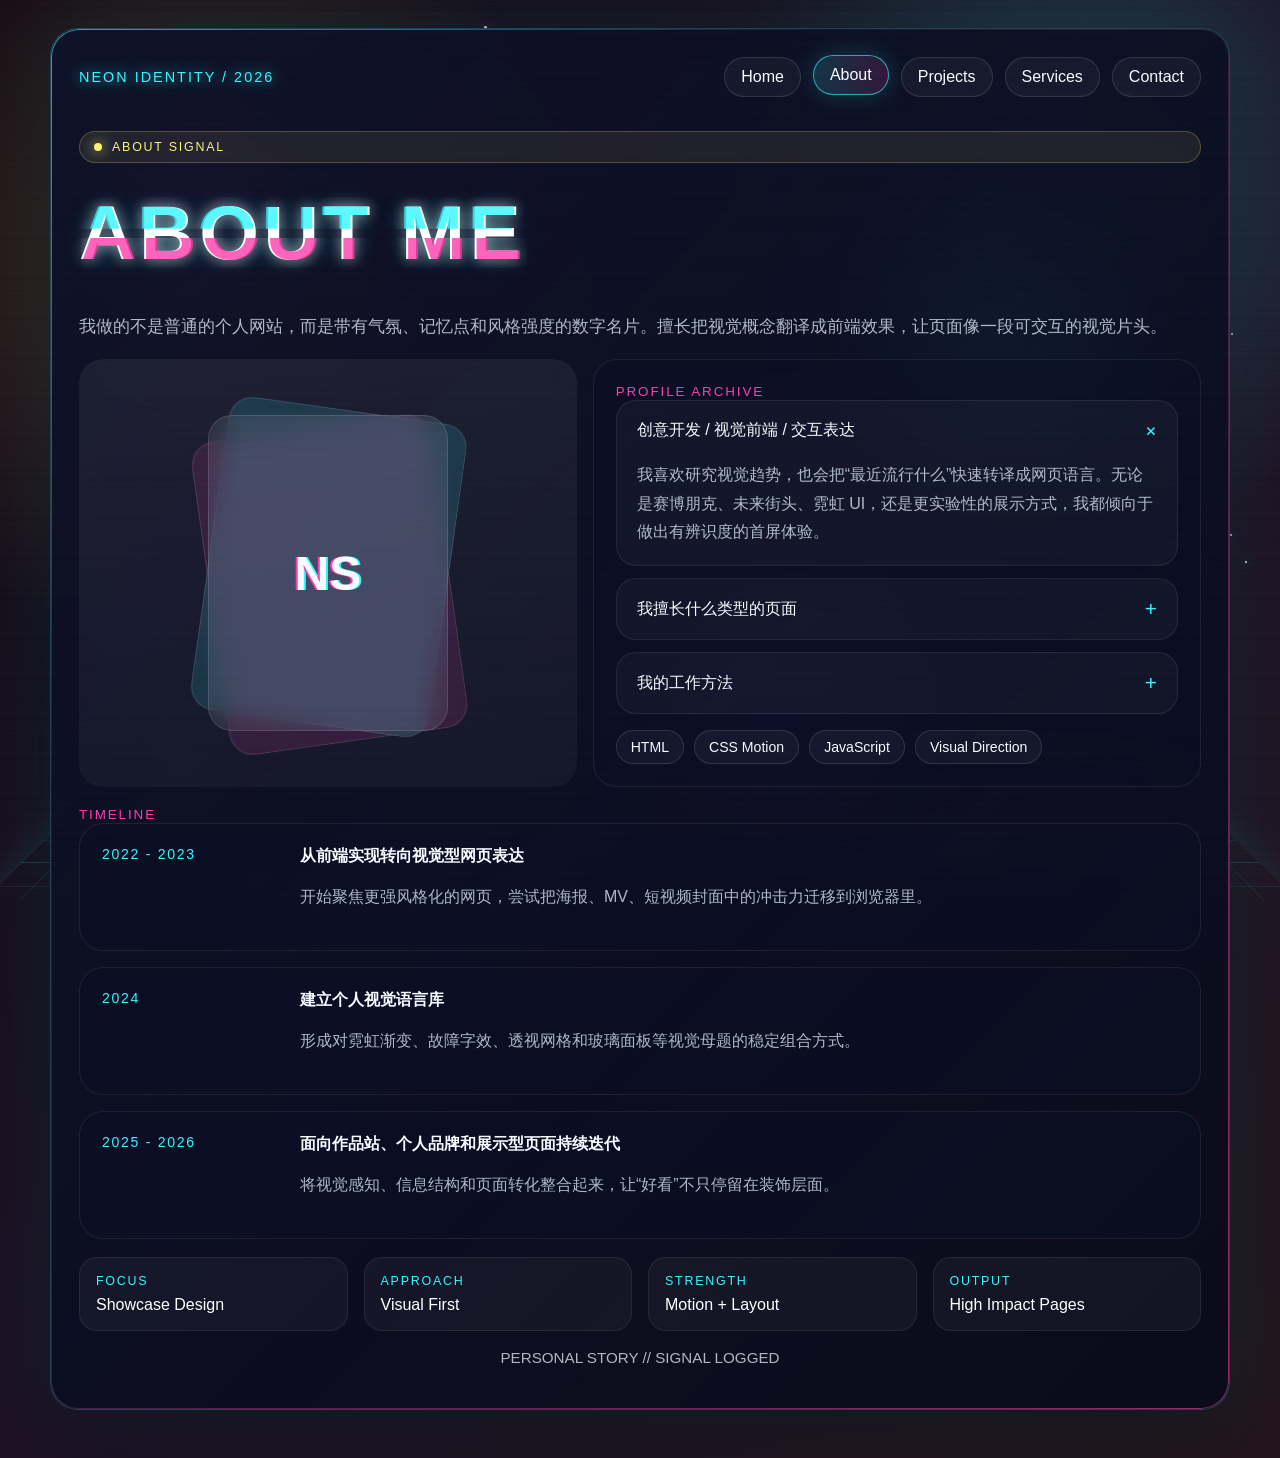
==== about.html @ 8a11f7ce "Fix cyberpunk personal site errors" ====
<!DOCTYPE html>
<html lang="zh-CN">
  <head>
    <meta charset="UTF-8">
    <meta name="viewport" content="width=device-width, initial-scale=1.0">
    <title>About | Nick Cyber Profile</title>
    <link rel="stylesheet" href="assets/styles.css">
  </head>
  <body class="page-about">
    <div class="orbs">
      <div class="orb orb-1"></div>
      <div class="orb orb-2"></div>
      <div class="orb orb-3"></div>
    </div>
    <div class="grid"></div>
    <div class="particles" id="particles"></div>

    <main class="scene">
      <div class="shell">
        <section class="card">
          <header class="nav">
            <a class="brand" href="index.html">Neon Identity / 2026</a>
            <nav class="nav-links">
              <a href="index.html" data-nav>Home</a>
              <a href="about.html" data-nav>About</a>
              <a href="projects.html" data-nav>Projects</a>
              <a href="services.html" data-nav>Services</a>
              <a href="contact.html" data-nav>Contact</a>
            </nav>
          </header>

          <section class="page-hero">
            <div class="eyebrow">About Signal</div>
            <h1 class="page-title">
              <span class="glitch" data-text="ABOUT ME">ABOUT ME</span>
            </h1>
            <p class="lead">
              我做的不是普通的个人网站，而是带有气氛、记忆点和风格强度的数字名片。擅长把视觉概念翻译成前端效果，让页面像一段可交互的视觉片头。
            </p>
          </section>

          <section class="section-block">
            <div class="persona-grid">
              <article class="persona-card">
                <div class="persona-stack">
                  <div class="persona-layer"></div>
                  <div class="persona-layer"></div>
                  <div class="persona-layer">NS</div>
                </div>
              </article>

              <article class="panel">
                <span class="section-title">Profile Archive</span>
                <div class="accordion" data-accordion>
                  <div class="accordion-item">
                    <button class="accordion-trigger" type="button">
                      <span>创意开发 / 视觉前端 / 交互表达</span>
                      <span>+</span>
                    </button>
                    <div class="accordion-panel">
                      我喜欢研究视觉趋势，也会把“最近流行什么”快速转译成网页语言。无论是赛博朋克、未来街头、霓虹 UI，还是更实验性的展示方式，我都倾向于做出有辨识度的首屏体验。
                    </div>
                  </div>
                  <div class="accordion-item">
                    <button class="accordion-trigger" type="button">
                      <span>我擅长什么类型的页面</span>
                      <span>+</span>
                    </button>
                    <div class="accordion-panel">
                      我更适合展示型主页、作品集、多页面创作者站、品牌落地页和强调首屏风格的活动页面。
                    </div>
                  </div>
                  <div class="accordion-item">
                    <button class="accordion-trigger" type="button">
                      <span>我的工作方法</span>
                      <span>+</span>
                    </button>
                    <div class="accordion-panel">
                      先统一视觉语言，再确定信息层级，最后把交互动效按节奏压进页面，而不是后期随便加一点动画。
                    </div>
                  </div>
                </div>
                <div class="tag-row" style="margin-top: 16px;">
                  <span class="tag">HTML</span>
                  <span class="tag">CSS Motion</span>
                  <span class="tag">JavaScript</span>
                  <span class="tag">Visual Direction</span>
                </div>
              </article>
            </div>
          </section>

          <section class="section-block">
            <span class="section-title">Timeline</span>
            <div class="timeline">
              <article class="timeline-card">
                <div class="time-label">2022 - 2023</div>
                <div>
                  <strong>从前端实现转向视觉型网页表达</strong>
                  <p class="timeline-copy">
                    开始聚焦更强风格化的网页，尝试把海报、MV、短视频封面中的冲击力迁移到浏览器里。
                  </p>
                </div>
              </article>
              <article class="timeline-card">
                <div class="time-label">2024</div>
                <div>
                  <strong>建立个人视觉语言库</strong>
                  <p class="timeline-copy">
                    形成对霓虹渐变、故障字效、透视网格和玻璃面板等视觉母题的稳定组合方式。
                  </p>
                </div>
              </article>
              <article class="timeline-card">
                <div class="time-label">2025 - 2026</div>
                <div>
                  <strong>面向作品站、个人品牌和展示型页面持续迭代</strong>
                  <p class="timeline-copy">
                    将视觉感知、信息结构和页面转化整合起来，让“好看”不只停留在装饰层面。
                  </p>
                </div>
              </article>
            </div>
          </section>

          <section class="section-block">
            <div class="four-grid">
              <article class="kpi-card">
                <span class="mini-label">Focus</span>
                <div class="kpi-value">Showcase Design</div>
              </article>
              <article class="kpi-card">
                <span class="mini-label">Approach</span>
                <div class="kpi-value">Visual First</div>
              </article>
              <article class="kpi-card">
                <span class="mini-label">Strength</span>
                <div class="kpi-value">Motion + Layout</div>
              </article>
              <article class="kpi-card">
                <span class="mini-label">Output</span>
                <div class="kpi-value">High Impact Pages</div>
              </article>
            </div>
          </section>

          <p class="footer">PERSONAL STORY // SIGNAL LOGGED</p>
        </section>
      </div>
    </main>

    <script src="assets/main.js"></script>
  </body>
</html>
---- assets/styles.css ----
:root {
  --bg: #050814;
  --bg-2: #13092c;
  --bg-3: #1d103c;
  --panel: rgba(11, 16, 38, 0.58);
  --panel-strong: rgba(7, 10, 25, 0.86);
  --border: rgba(95, 236, 255, 0.24);
  --border-strong: rgba(95, 236, 255, 0.48);
  --text: #f7fbff;
  --muted: rgba(231, 244, 255, 0.74);
  --neon-blue: #33f7ff;
  --neon-pink: #ff3cac;
  --neon-yellow: #fff173;
  --neon-purple: #9367ff;
  --shadow: 0 22px 80px rgba(0, 0, 0, 0.42);
}

* {
  box-sizing: border-box;
}

html,
body {
  margin: 0;
  min-height: 100%;
  font-family: "Trebuchet MS", "Segoe UI", sans-serif;
  color: var(--text);
  background:
    radial-gradient(circle at 20% 20%, rgba(255, 60, 172, 0.22), transparent 24%),
    radial-gradient(circle at 80% 15%, rgba(51, 247, 255, 0.16), transparent 22%),
    radial-gradient(circle at 50% 80%, rgba(147, 103, 255, 0.18), transparent 28%),
    linear-gradient(135deg, var(--bg), var(--bg-2) 55%, var(--bg-3));
  overflow-x: hidden;
}

body::before,
body::after {
  content: "";
  position: fixed;
  inset: 0;
  pointer-events: none;
}

body::before {
  z-index: 0;
  background:
    linear-gradient(rgba(255, 255, 255, 0.04) 1px, transparent 1px),
    linear-gradient(90deg, rgba(255, 255, 255, 0.03) 1px, transparent 1px);
  background-size: 100% 4px, 4px 100%;
  mix-blend-mode: soft-light;
  opacity: 0.45;
  animation: flicker 7s linear infinite;
}

body::after {
  z-index: 0;
  background: linear-gradient(
    to bottom,
    transparent 0%,
    rgba(255, 255, 255, 0.04) 48%,
    rgba(255, 255, 255, 0.08) 50%,
    transparent 52%
  );
  background-size: 100% 10px;
  opacity: 0.32;
}

a {
  color: inherit;
}

.scene {
  position: relative;
  min-height: 100vh;
  padding: 28px 20px 48px;
  isolation: isolate;
}

.orbs,
.grid,
.particles {
  position: fixed;
  inset: 0;
  pointer-events: none;
}

.orbs {
  z-index: 0;
  filter: blur(10px);
}

.orb {
  position: absolute;
  border-radius: 50%;
  opacity: 0.88;
  mix-blend-mode: screen;
}

.orb-1 {
  width: 240px;
  height: 240px;
  top: 10%;
  left: 6%;
  background: radial-gradient(circle, rgba(255, 60, 172, 0.6), transparent 68%);
  animation: float 9s ease-in-out infinite;
}

.orb-2 {
  width: 360px;
  height: 360px;
  right: 8%;
  top: 18%;
  background: radial-gradient(circle, rgba(51, 247, 255, 0.55), transparent 68%);
  animation: float 12s ease-in-out infinite reverse;
}

.orb-3 {
  width: 320px;
  height: 320px;
  left: 50%;
  bottom: 4%;
  background: radial-gradient(circle, rgba(147, 103, 255, 0.44), transparent 70%);
  animation: pulse 8s ease-in-out infinite;
}

.grid {
  z-index: 0;
  perspective: 900px;
  overflow: hidden;
}

.grid::before {
  content: "";
  position: absolute;
  left: -10%;
  right: -10%;
  bottom: -12%;
  height: 54vh;
  background:
    linear-gradient(rgba(51, 247, 255, 0.38) 1px, transparent 1px),
    linear-gradient(90deg, rgba(51, 247, 255, 0.22) 1px, transparent 1px);
  background-size: 100% 44px, 44px 100%;
  transform-origin: center bottom;
  transform: rotateX(78deg);
  opacity: 0.6;
  box-shadow: 0 0 60px rgba(51, 247, 255, 0.18);
}

.particles {
  z-index: 0;
  overflow: hidden;
}

.particle {
  position: absolute;
  width: 2px;
  height: 2px;
  border-radius: 50%;
  background: rgba(255, 255, 255, 0.85);
  box-shadow: 0 0 10px currentColor;
  animation: particleDrift linear infinite;
}

.shell {
  position: relative;
  z-index: 1;
  width: min(1180px, 100%);
  margin: 0 auto;
}

.card {
  position: relative;
  padding: 28px;
  border: 1px solid var(--border);
  border-radius: 28px;
  background:
    linear-gradient(135deg, rgba(15, 18, 42, 0.84), rgba(7, 8, 22, 0.54)),
    rgba(10, 14, 34, 0.72);
  backdrop-filter: blur(18px);
  box-shadow:
    0 0 0 1px rgba(255, 255, 255, 0.04) inset,
    var(--shadow),
    0 0 80px rgba(51, 247, 255, 0.12);
}

.card::before {
  content: "";
  position: absolute;
  inset: 0;
  border-radius: inherit;
  padding: 1px;
  background: linear-gradient(
    135deg,
    rgba(51, 247, 255, 0.65),
    transparent 30%,
    rgba(255, 60, 172, 0.55)
  );
  -webkit-mask:
    linear-gradient(#fff 0 0) content-box,
    linear-gradient(#fff 0 0);
  -webkit-mask-composite: xor;
  mask-composite: exclude;
  pointer-events: none;
}

.nav {
  display: flex;
  justify-content: space-between;
  gap: 16px;
  align-items: center;
  margin-bottom: 34px;
}

.brand,
.chip,
.mini-label,
.eyebrow,
.kpi-label,
.section-title {
  letter-spacing: 0.14em;
  text-transform: uppercase;
}

.brand {
  font-size: 0.9rem;
  color: var(--neon-blue);
  text-decoration: none;
  text-shadow: 0 0 14px rgba(51, 247, 255, 0.8);
}

.nav-links {
  display: flex;
  flex-wrap: wrap;
  gap: 12px;
}

.nav-links a,
.button,
.tag,
.filter-button {
  text-decoration: none;
  border: 1px solid rgba(255, 255, 255, 0.12);
  padding: 10px 16px;
  border-radius: 999px;
  background: rgba(255, 255, 255, 0.04);
  color: var(--text);
  transition:
    transform 180ms ease,
    border-color 180ms ease,
    box-shadow 180ms ease,
    background 180ms ease;
}

.nav-links a:hover,
.button:hover,
.tag:hover,
.filter-button:hover,
.nav-links a.active,
.filter-button.active {
  transform: translateY(-2px);
  border-color: rgba(51, 247, 255, 0.62);
  box-shadow: 0 0 24px rgba(51, 247, 255, 0.18);
}

.nav-links a.active,
.filter-button.active {
  background: linear-gradient(90deg, rgba(51, 247, 255, 0.16), rgba(255, 60, 172, 0.16));
}

.button.primary {
  background: linear-gradient(90deg, rgba(51, 247, 255, 0.16), rgba(255, 60, 172, 0.18));
  border-color: rgba(51, 247, 255, 0.4);
  box-shadow: 0 0 20px rgba(51, 247, 255, 0.14);
}

.page-hero,
.hero-grid,
.split-grid,
.three-grid,
.four-grid,
.projects-grid,
.contact-grid,
.services-grid,
.stats-grid,
.timeline {
  display: grid;
  gap: 16px;
}

.hero-grid {
  grid-template-columns: 1.2fr 0.8fr;
  align-items: stretch;
}

.split-grid {
  grid-template-columns: repeat(2, minmax(0, 1fr));
}

.three-grid {
  grid-template-columns: repeat(3, minmax(0, 1fr));
}

.four-grid {
  grid-template-columns: repeat(4, minmax(0, 1fr));
}

.services-grid {
  grid-template-columns: repeat(3, minmax(0, 1fr));
}

.projects-grid {
  grid-template-columns: repeat(2, minmax(0, 1fr));
}

.contact-grid {
  grid-template-columns: 1.05fr 0.95fr;
}

.panel,
.feature-card,
.project-card,
.service-card,
.contact-card,
.timeline-card,
.kpi-card,
.terminal,
.form-panel {
  position: relative;
  overflow: hidden;
  border-radius: 24px;
  border: 1px solid rgba(255, 255, 255, 0.08);
  background: var(--panel);
}

.panel,
.feature-card,
.project-card,
.service-card,
.contact-card,
.timeline-card,
.kpi-card,
.terminal,
.form-panel {
  padding: 22px;
}

.chip,
.eyebrow {
  display: inline-flex;
  align-items: center;
  gap: 10px;
  font-size: 0.78rem;
  color: var(--neon-yellow);
  padding: 8px 14px;
  border-radius: 999px;
  background: rgba(255, 241, 115, 0.08);
  border: 1px solid rgba(255, 241, 115, 0.22);
}

.chip::before,
.eyebrow::before {
  content: "";
  width: 8px;
  height: 8px;
  border-radius: 50%;
  background: var(--neon-yellow);
  box-shadow: 0 0 14px var(--neon-yellow);
}

.hero-title,
.page-title {
  margin: 18px 0 12px;
  font-size: clamp(2.8rem, 8vw, 7rem);
  line-height: 0.92;
  letter-spacing: 0.06em;
  text-transform: uppercase;
}

.page-title {
  font-size: clamp(2.6rem, 6vw, 5rem);
}

.glitch {
  position: relative;
  display: inline-block;
  color: #ffffff;
  text-shadow:
    0 0 14px rgba(255, 255, 255, 0.35),
    0 0 28px rgba(51, 247, 255, 0.2);
  animation: textPulse 3s ease-in-out infinite;
}

.glitch::before,
.glitch::after {
  content: attr(data-text);
  position: absolute;
  inset: 0;
  pointer-events: none;
}

.glitch::before {
  color: var(--neon-blue);
  transform: translate(-2px, 0);
  clip-path: inset(0 0 55% 0);
  opacity: 0.8;
  animation: glitchShift 2.8s infinite linear alternate-reverse;
}

.glitch::after {
  color: var(--neon-pink);
  transform: translate(2px, 0);
  clip-path: inset(58% 0 0 0);
  opacity: 0.8;
  animation: glitchShift 1.8s infinite linear alternate;
}

.subtitle,
.lead,
.body-text,
.project-copy,
.service-copy,
.contact-copy,
.timeline-copy,
.small-copy {
  line-height: 1.8;
  color: var(--muted);
}

.subtitle {
  max-width: 42rem;
  font-size: 1.08rem;
}

.lead {
  font-size: 1.04rem;
}

.cta-row,
.tag-row,
.filter-row {
  display: flex;
  flex-wrap: wrap;
  gap: 14px;
}

.tag-row {
  gap: 10px;
}

.tag {
  padding: 8px 14px;
  font-size: 0.88rem;
}

.stats-grid {
  grid-template-columns: repeat(3, minmax(0, 1fr));
  margin-top: 28px;
}

.kpi-card {
  padding: 16px;
  border-radius: 18px;
  background: rgba(255, 255, 255, 0.04);
}

.kpi-label,
.mini-label {
  display: block;
  margin-bottom: 8px;
  color: var(--neon-blue);
  font-size: 0.78rem;
}

.kpi-value {
  font-size: 1rem;
  color: #ffffff;
}

.portrait {
  min-height: 320px;
  display: grid;
  place-items: center;
  background:
    radial-gradient(circle at 50% 40%, rgba(255, 60, 172, 0.18), transparent 36%),
    radial-gradient(circle at 50% 55%, rgba(51, 247, 255, 0.16), transparent 42%),
    linear-gradient(180deg, rgba(255, 255, 255, 0.02), rgba(255, 255, 255, 0.05));
}

.avatar-ring {
  width: min(72vw, 290px);
  aspect-ratio: 1;
  border-radius: 50%;
  position: relative;
  display: grid;
  place-items: center;
  border: 1px solid rgba(255, 255, 255, 0.1);
  box-shadow:
    0 0 0 12px rgba(255, 255, 255, 0.02),
    0 0 80px rgba(51, 247, 255, 0.16);
}

.avatar-ring::before,
.avatar-ring::after {
  content: "";
  position: absolute;
  inset: -12px;
  border-radius: 50%;
  border: 1px dashed rgba(51, 247, 255, 0.4);
  animation: spin 16s linear infinite;
}

.avatar-ring::after {
  inset: 12px;
  border-style: solid;
  border-color: rgba(255, 60, 172, 0.22);
  animation-direction: reverse;
  animation-duration: 11s;
}

.avatar {
  width: 72%;
  aspect-ratio: 1;
  border-radius: 24px;
  display: grid;
  place-items: center;
  font-size: clamp(3rem, 8vw, 5rem);
  font-weight: 900;
  color: #ffffff;
  background:
    linear-gradient(135deg, rgba(255, 60, 172, 0.22), rgba(51, 247, 255, 0.14)),
    rgba(8, 11, 28, 0.9);
  text-shadow:
    -2px 0 var(--neon-pink),
    2px 0 var(--neon-blue),
    0 0 26px rgba(255, 255, 255, 0.25);
  animation: avatarGlitch 4s infinite;
}

.terminal {
  background: rgba(3, 6, 18, 0.86);
  border: 1px solid rgba(51, 247, 255, 0.16);
  font-family: "Courier New", monospace;
  color: #b8f9ff;
}

.terminal p {
  margin: 0.45rem 0;
}

.section-block + .section-block {
  margin-top: 18px;
}

.section-title {
  color: var(--neon-pink);
  font-size: 0.84rem;
  margin: 0 0 14px;
}

.feature-card strong,
.project-card strong,
.service-card strong,
.contact-card strong,
.timeline-card strong {
  display: block;
  margin-bottom: 8px;
  font-size: 1rem;
}

.project-card {
  min-height: 260px;
  display: flex;
  flex-direction: column;
  justify-content: space-between;
}

.project-card::after,
.service-card::after,
.feature-card::after {
  content: "";
  position: absolute;
  inset: auto -25% -60% auto;
  width: 180px;
  height: 180px;
  background: radial-gradient(circle, rgba(51, 247, 255, 0.16), transparent 68%);
  pointer-events: none;
}

.project-meta,
.service-meta {
  display: flex;
  justify-content: space-between;
  gap: 12px;
  font-size: 0.9rem;
  color: var(--muted);
}

.project-card.hidden {
  display: none;
}

.price {
  font-size: 2rem;
  color: var(--neon-blue);
  margin: 10px 0 4px;
  text-shadow: 0 0 20px rgba(51, 247, 255, 0.2);
}

.bullet-list {
  display: grid;
  gap: 10px;
  margin: 16px 0 0;
  padding: 0;
  list-style: none;
}

.bullet-list li {
  position: relative;
  padding-left: 18px;
  color: var(--muted);
  line-height: 1.7;
}

.bullet-list li::before {
  content: "";
  position: absolute;
  left: 0;
  top: 0.7em;
  width: 8px;
  height: 8px;
  border-radius: 50%;
  background: var(--neon-pink);
  box-shadow: 0 0 10px var(--neon-pink);
}

.timeline {
  grid-template-columns: 1fr;
}

.timeline-card {
  display: grid;
  grid-template-columns: 180px 1fr;
  gap: 18px;
  align-items: start;
}

.time-label {
  color: var(--neon-blue);
  font-size: 0.88rem;
  letter-spacing: 0.12em;
  text-transform: uppercase;
}

.form-panel form {
  display: grid;
  gap: 14px;
}

.field {
  display: grid;
  gap: 8px;
}

.field label {
  font-size: 0.9rem;
  color: #d8f6ff;
}

.field input,
.field textarea,
.field select {
  width: 100%;
  border: 1px solid rgba(255, 255, 255, 0.14);
  border-radius: 16px;
  background: rgba(255, 255, 255, 0.04);
  color: var(--text);
  padding: 14px 16px;
  font: inherit;
  outline: none;
  transition: border-color 180ms ease, box-shadow 180ms ease;
}

.field input:focus,
.field textarea:focus,
.field select:focus {
  border-color: var(--border-strong);
  box-shadow: 0 0 0 4px rgba(51, 247, 255, 0.08);
}

.field textarea {
  min-height: 160px;
  resize: vertical;
}

.footer {
  margin-top: 18px;
  text-align: center;
  font-size: 0.95rem;
  color: var(--muted);
}

@keyframes float {
  0%,
  100% {
    transform: translate3d(0, 0, 0) scale(1);
  }
  50% {
    transform: translate3d(18px, -24px, 0) scale(1.06);
  }
}

@keyframes pulse {
  0%,
  100% {
    transform: scale(1);
    opacity: 0.7;
  }
  50% {
    transform: scale(1.1);
    opacity: 0.95;
  }
}

@keyframes spin {
  to {
    transform: rotate(360deg);
  }
}

@keyframes textPulse {
  0%,
  100% {
    letter-spacing: 0.05em;
    filter: brightness(1);
  }
  50% {
    letter-spacing: 0.08em;
    filter: brightness(1.15);
  }
}

@keyframes glitchShift {
  0%,
  100% {
    transform: translate(0, 0);
  }
  20% {
    transform: translate(-2px, 1px);
  }
  40% {
    transform: translate(3px, -1px);
  }
  60% {
    transform: translate(-1px, 2px);
  }
  80% {
    transform: translate(2px, -2px);
  }
}

@keyframes avatarGlitch {
  0%,
  100% {
    transform: translateX(0) skew(0);
  }
  8% {
    transform: translateX(-2px) skew(-1deg);
  }
  10% {
    transform: translateX(3px) skew(1deg);
  }
  12% {
    transform: translateX(0) skew(0);
  }
  52% {
    transform: translateY(0);
  }
  54% {
    transform: translateY(-2px);
  }
  56% {
    transform: translateY(2px);
  }
  58% {
    transform: translateY(0);
  }
}

@keyframes particleDrift {
  from {
    transform: translate3d(0, 0, 0) scale(0.9);
    opacity: 0;
  }
  10%,
  90% {
    opacity: 0.85;
  }
  to {
    transform: translate3d(var(--drift-x), var(--drift-y), 0) scale(1.35);
    opacity: 0;
  }
}

@keyframes flicker {
  0%,
  19%,
  21%,
  23%,
  80%,
  100% {
    opacity: 0.42;
  }
  20%,
  22% {
    opacity: 0.3;
  }
  81% {
    opacity: 0.5;
  }
}

body.page-home {
  background:
    radial-gradient(circle at 15% 18%, rgba(255, 60, 172, 0.26), transparent 22%),
    radial-gradient(circle at 84% 14%, rgba(51, 247, 255, 0.2), transparent 24%),
    radial-gradient(circle at 50% 82%, rgba(147, 103, 255, 0.2), transparent 26%),
    linear-gradient(135deg, #060912, #13092b 54%, #1d133f);
}

body.page-home[data-scene="pulse"] {
  background:
    radial-gradient(circle at 15% 18%, rgba(255, 177, 58, 0.24), transparent 24%),
    radial-gradient(circle at 84% 14%, rgba(255, 60, 172, 0.22), transparent 24%),
    radial-gradient(circle at 50% 82%, rgba(51, 247, 255, 0.18), transparent 28%),
    linear-gradient(135deg, #14070f, #2f0d28 54%, #38193c);
}

body.page-home[data-scene="ice"] {
  background:
    radial-gradient(circle at 20% 20%, rgba(94, 220, 255, 0.24), transparent 24%),
    radial-gradient(circle at 80% 18%, rgba(64, 108, 255, 0.22), transparent 24%),
    radial-gradient(circle at 50% 80%, rgba(197, 244, 255, 0.18), transparent 28%),
    linear-gradient(135deg, #040917, #07172e 54%, #0a2440);
}

body.page-about {
  background:
    radial-gradient(circle at 16% 18%, rgba(255, 174, 70, 0.18), transparent 24%),
    radial-gradient(circle at 84% 12%, rgba(51, 247, 255, 0.18), transparent 22%),
    linear-gradient(135deg, #120b14, #1f1227 56%, #24161d);
}

body.page-projects {
  background:
    radial-gradient(circle at 20% 20%, rgba(76, 255, 213, 0.16), transparent 24%),
    radial-gradient(circle at 80% 20%, rgba(40, 145, 255, 0.18), transparent 24%),
    linear-gradient(135deg, #07101c, #091927 52%, #10253c);
}

body.page-services {
  background:
    radial-gradient(circle at 20% 14%, rgba(255, 242, 115, 0.16), transparent 24%),
    radial-gradient(circle at 80% 18%, rgba(255, 60, 172, 0.18), transparent 24%),
    linear-gradient(135deg, #120d08, #211319 54%, #2b1e14);
}

body.page-contact {
  background:
    radial-gradient(circle at 18% 18%, rgba(111, 255, 198, 0.16), transparent 22%),
    radial-gradient(circle at 82% 14%, rgba(51, 247, 255, 0.18), transparent 26%),
    linear-gradient(135deg, #030d10, #07181d 54%, #0d2628);
}

.magnetic {
  position: relative;
  will-change: transform;
}

.scene-switcher,
.service-selector,
.quick-actions {
  display: flex;
  flex-wrap: wrap;
  gap: 10px;
}

.scene-chip,
.selector-pill,
.quick-button {
  cursor: pointer;
}

.scene-chip.active {
  border-color: rgba(255, 241, 115, 0.46);
  box-shadow: 0 0 24px rgba(255, 241, 115, 0.14);
}

.hero-stage,
.persona-grid,
.projects-layout,
.mode-panel {
  display: grid;
  gap: 16px;
}

.hero-stage,
.projects-layout {
  grid-template-columns: 1.2fr 0.8fr;
}

.persona-grid {
  grid-template-columns: 0.9fr 1.1fr;
}

.mode-panel {
  grid-template-columns: repeat(3, minmax(0, 1fr));
}

.signal-board {
  display: grid;
  gap: 14px;
}

.sound-bar {
  position: relative;
  height: 10px;
  border-radius: 999px;
  background: rgba(255, 255, 255, 0.06);
  overflow: hidden;
}

.sound-bar span {
  position: absolute;
  inset: 0;
  width: 62%;
  border-radius: inherit;
  background: linear-gradient(90deg, var(--neon-blue), var(--neon-pink));
  box-shadow: 0 0 20px rgba(51, 247, 255, 0.24);
  animation: levelMove 4s ease-in-out infinite;
}

.mini-orbit {
  min-height: 170px;
  display: grid;
  place-items: center;
  border-radius: 22px;
  background:
    radial-gradient(circle at 50% 50%, rgba(51, 247, 255, 0.18), transparent 34%),
    rgba(255, 255, 255, 0.03);
}

.mini-orbit-disc {
  width: 130px;
  aspect-ratio: 1;
  border-radius: 50%;
  position: relative;
  border: 1px solid rgba(255, 255, 255, 0.14);
}

.mini-orbit-disc::before,
.mini-orbit-disc::after {
  content: "";
  position: absolute;
  border-radius: 50%;
}

.mini-orbit-disc::before {
  inset: 18px;
  border: 1px dashed rgba(255, 60, 172, 0.42);
  animation: spin 14s linear infinite;
}

.mini-orbit-disc::after {
  width: 18px;
  height: 18px;
  top: 8px;
  left: calc(50% - 9px);
  background: var(--neon-yellow);
  box-shadow: 0 0 18px var(--neon-yellow);
  animation: orbitDot 4s linear infinite;
}

.mode-card {
  padding: 16px;
  border-radius: 18px;
  background: rgba(255, 255, 255, 0.04);
  border: 1px solid rgba(255, 255, 255, 0.08);
}

.mode-card strong {
  display: block;
  margin-bottom: 8px;
}

.accordion {
  display: grid;
  gap: 12px;
}

.accordion-item {
  border-radius: 20px;
  border: 1px solid rgba(255, 255, 255, 0.08);
  background: rgba(255, 255, 255, 0.035);
  overflow: hidden;
}

.accordion-trigger {
  width: 100%;
  cursor: pointer;
  appearance: none;
  border: 0;
  background: transparent;
  color: var(--text);
  padding: 18px 20px;
  display: flex;
  align-items: center;
  justify-content: space-between;
  gap: 14px;
  font: inherit;
  text-align: left;
}

.accordion-trigger span:last-child {
  font-size: 1.3rem;
  color: var(--neon-blue);
  transition: transform 180ms ease;
}

.accordion-item.open .accordion-trigger span:last-child {
  transform: rotate(45deg);
}

.accordion-panel {
  display: none;
  padding: 0 20px 18px;
  color: var(--muted);
  line-height: 1.8;
}

.accordion-item.open .accordion-panel {
  display: block;
}

.persona-card {
  min-height: 320px;
  display: grid;
  place-items: center;
  border-radius: 24px;
  background:
    linear-gradient(180deg, rgba(255, 255, 255, 0.04), rgba(255, 255, 255, 0.02)),
    rgba(255, 255, 255, 0.02);
}

.persona-stack {
  width: min(240px, 78%);
  aspect-ratio: 0.76;
  position: relative;
}

.persona-layer {
  position: absolute;
  inset: 0;
  border-radius: 24px;
  border: 1px solid rgba(255, 255, 255, 0.12);
  backdrop-filter: blur(10px);
}

.persona-layer:nth-child(1) {
  transform: rotate(-8deg) translateY(12px);
  background: rgba(255, 60, 172, 0.12);
}

.persona-layer:nth-child(2) {
  transform: rotate(8deg) translateY(-6px);
  background: rgba(51, 247, 255, 0.12);
}

.persona-layer:nth-child(3) {
  display: grid;
  place-items: center;
  background: rgba(255, 255, 255, 0.08);
  font-size: 3rem;
  font-weight: 900;
  text-shadow: -2px 0 var(--neon-pink), 2px 0 var(--neon-blue);
}

.preview-stage {
  position: sticky;
  top: 24px;
}

.preview-screen,
.service-detail,
.contact-terminal {
  border-radius: 24px;
  border: 1px solid rgba(255, 255, 255, 0.08);
}

.preview-screen {
  min-height: 420px;
  display: grid;
  gap: 16px;
  align-content: space-between;
  padding: 22px;
  background:
    radial-gradient(circle at 70% 20%, rgba(51, 247, 255, 0.16), transparent 28%),
    radial-gradient(circle at 20% 80%, rgba(255, 60, 172, 0.18), transparent 30%),
    rgba(9, 18, 32, 0.82);
}

.preview-badge {
  display: inline-flex;
  width: fit-content;
  padding: 8px 14px;
  border-radius: 999px;
  border: 1px solid rgba(255, 255, 255, 0.14);
  background: rgba(255, 255, 255, 0.04);
  color: var(--neon-blue);
  letter-spacing: 0.12em;
  text-transform: uppercase;
  font-size: 0.78rem;
}

.preview-title {
  font-size: clamp(2rem, 5vw, 3.6rem);
  line-height: 0.94;
  margin: 0;
  text-transform: uppercase;
}

.preview-description {
  color: var(--muted);
  line-height: 1.8;
}

.preview-meter {
  display: grid;
  gap: 10px;
}

.preview-meter-row {
  display: grid;
  grid-template-columns: 88px 1fr;
  gap: 10px;
  align-items: center;
  color: var(--muted);
  font-size: 0.88rem;
}

.preview-meter-row span:last-child {
  position: relative;
  height: 10px;
  border-radius: 999px;
  background: rgba(255, 255, 255, 0.06);
  overflow: hidden;
}

.preview-meter-row i {
  display: block;
  height: 100%;
  border-radius: inherit;
  background: linear-gradient(90deg, var(--neon-blue), var(--neon-pink));
}

.project-card {
  cursor: pointer;
}

.project-card.active {
  border-color: rgba(51, 247, 255, 0.38);
  box-shadow: 0 0 28px rgba(51, 247, 255, 0.12);
}

.selector-pill.active {
  background: linear-gradient(90deg, rgba(255, 241, 115, 0.12), rgba(255, 60, 172, 0.12));
  border-color: rgba(255, 241, 115, 0.46);
}

.service-detail {
  min-height: 220px;
  padding: 22px;
  background:
    radial-gradient(circle at 80% 20%, rgba(255, 241, 115, 0.14), transparent 26%),
    rgba(18, 13, 8, 0.82);
}

.service-detail h3 {
  margin: 0 0 10px;
  font-size: 2rem;
}

.service-detail p {
  color: var(--muted);
  line-height: 1.8;
}

.service-stats {
  display: flex;
  flex-wrap: wrap;
  gap: 12px;
  margin-top: 18px;
}

.service-stats span {
  padding: 8px 14px;
  border-radius: 999px;
  background: rgba(255, 255, 255, 0.05);
  border: 1px solid rgba(255, 255, 255, 0.08);
}

.contact-terminal {
  min-height: 100%;
  display: grid;
  gap: 16px;
  align-content: start;
  background: rgba(7, 22, 24, 0.42);
  padding: 0;
  border: 0;
}

.status-light {
  display: inline-flex;
  align-items: center;
  gap: 10px;
  color: var(--muted);
  font-size: 0.92rem;
}

.status-light::before {
  content: "";
  width: 10px;
  height: 10px;
  border-radius: 50%;
  background: #59ff9f;
  box-shadow: 0 0 16px #59ff9f;
}

.submit-note {
  min-height: 24px;
  color: var(--neon-blue);
  font-size: 0.92rem;
}

.contact-card {
  min-height: 142px;
}

@keyframes orbitDot {
  0% {
    transform: rotate(0deg) translateY(54px) rotate(0deg);
  }
  100% {
    transform: rotate(360deg) translateY(54px) rotate(-360deg);
  }
}

@keyframes levelMove {
  0%,
  100% {
    width: 38%;
  }
  50% {
    width: 88%;
  }
}

@media (max-width: 980px) {
  .hero-grid,
  .split-grid,
  .three-grid,
  .four-grid,
  .services-grid,
  .projects-grid,
  .contact-grid,
  .timeline-card,
  .hero-stage,
  .persona-grid,
  .projects-layout,
  .mode-panel {
    grid-template-columns: 1fr;
  }

  .nav {
    flex-direction: column;
    align-items: flex-start;
  }

  .preview-stage {
    position: static;
  }
}

@media (max-width: 720px) {
  .scene {
    padding: 18px 14px 36px;
  }

  .card {
    padding: 18px;
  }

  .stats-grid {
    grid-template-columns: 1fr;
  }

  .page-title,
  .hero-title {
    line-height: 1;
  }
}
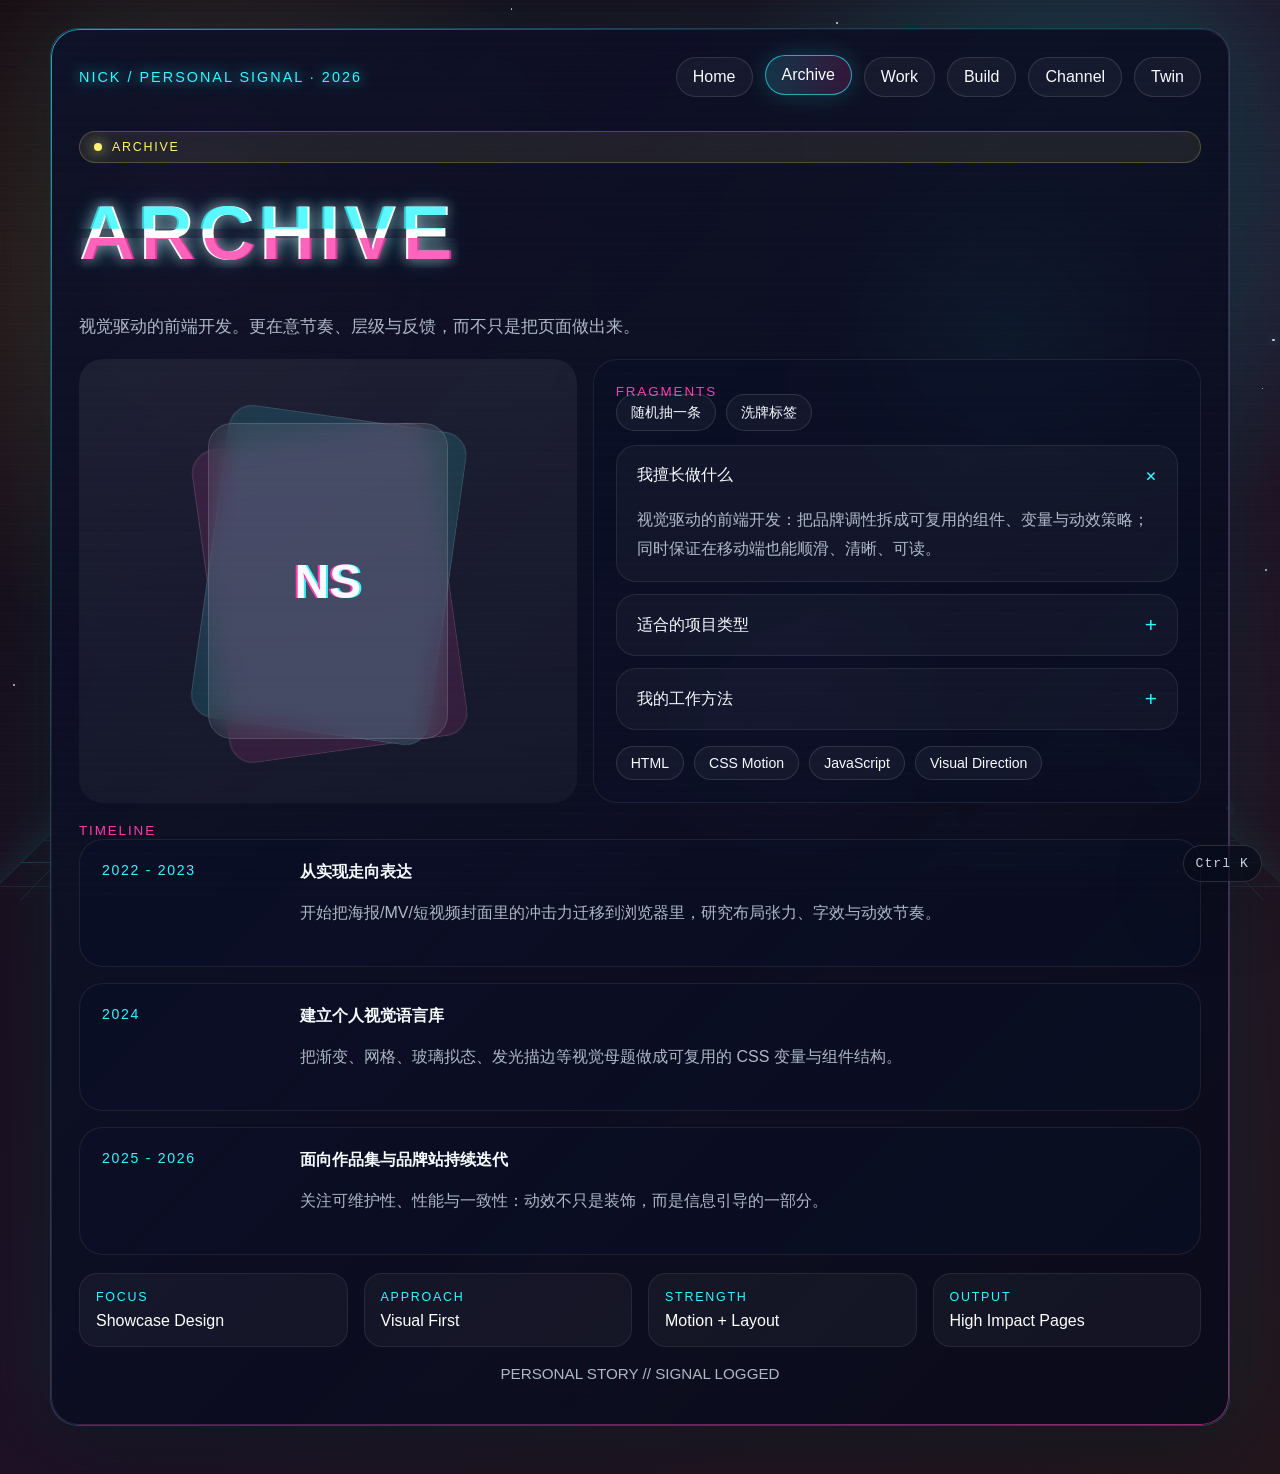
==== commit a5330283: "1" ====
--- a/about.html
+++ b/about.html
@@ -3,7 +3,7 @@
   <head>
     <meta charset="UTF-8">
     <meta name="viewport" content="width=device-width, initial-scale=1.0">
-    <title>About | Nick Cyber Profile</title>
+    <title>About | Nick 个人主页</title>
     <link rel="stylesheet" href="assets/styles.css">
   </head>
   <body class="page-about">
@@ -19,29 +19,30 @@
       <div class="shell">
         <section class="card">
           <header class="nav">
-            <a class="brand" href="index.html">Neon Identity / 2026</a>
+            <a class="brand" href="index.html">Nick / Personal Signal · 2026</a>
             <nav class="nav-links">
               <a href="index.html" data-nav>Home</a>
-              <a href="about.html" data-nav>About</a>
-              <a href="projects.html" data-nav>Projects</a>
-              <a href="services.html" data-nav>Services</a>
-              <a href="contact.html" data-nav>Contact</a>
+              <a href="about.html" data-nav>Archive</a>
+              <a href="projects.html" data-nav>Work</a>
+              <a href="services.html" data-nav>Build</a>
+              <a href="contact.html" data-nav>Channel</a>
+              <a href="twin.html" data-nav>Twin</a>
             </nav>
           </header>
 
           <section class="page-hero">
-            <div class="eyebrow">About Signal</div>
+            <div class="eyebrow">Archive</div>
             <h1 class="page-title">
-              <span class="glitch" data-text="ABOUT ME">ABOUT ME</span>
+              <span class="glitch" data-text="ARCHIVE">ARCHIVE</span>
             </h1>
             <p class="lead">
-              我做的不是普通的个人网站，而是带有气氛、记忆点和风格强度的数字名片。擅长把视觉概念翻译成前端效果，让页面像一段可交互的视觉片头。
+              视觉驱动的前端开发。更在意节奏、层级与反馈，而不只是把页面做出来。
             </p>
           </section>
 
           <section class="section-block">
             <div class="persona-grid">
-              <article class="persona-card">
+              <article class="persona-card" aria-hidden="true">
                 <div class="persona-stack">
                   <div class="persona-layer"></div>
                   <div class="persona-layer"></div>
@@ -50,24 +51,28 @@
               </article>
 
               <article class="panel">
-                <span class="section-title">Profile Archive</span>
+                <span class="section-title">Fragments</span>
+                <div class="panel-actions">
+                  <button class="tag" type="button" data-accordion-random>随机抽一条</button>
+                  <button class="tag" type="button" data-tag-shuffle>洗牌标签</button>
+                </div>
                 <div class="accordion" data-accordion>
                   <div class="accordion-item">
                     <button class="accordion-trigger" type="button">
-                      <span>创意开发 / 视觉前端 / 交互表达</span>
+                      <span>我擅长做什么</span>
                       <span>+</span>
                     </button>
                     <div class="accordion-panel">
-                      我喜欢研究视觉趋势，也会把“最近流行什么”快速转译成网页语言。无论是赛博朋克、未来街头、霓虹 UI，还是更实验性的展示方式，我都倾向于做出有辨识度的首屏体验。
+                      视觉驱动的前端开发：把品牌调性拆成可复用的组件、变量与动效策略；同时保证在移动端也能顺滑、清晰、可读。
                     </div>
                   </div>
                   <div class="accordion-item">
                     <button class="accordion-trigger" type="button">
-                      <span>我擅长什么类型的页面</span>
+                      <span>适合的项目类型</span>
                       <span>+</span>
                     </button>
                     <div class="accordion-panel">
-                      我更适合展示型主页、作品集、多页面创作者站、品牌落地页和强调首屏风格的活动页面。
+                      个人主页/作品集、多页展示站、品牌落地页、活动页、产品专题页，以及需要“第一屏冲击力”的视觉型页面。
                     </div>
                   </div>
                   <div class="accordion-item">
@@ -76,7 +81,7 @@
                       <span>+</span>
                     </button>
                     <div class="accordion-panel">
-                      先统一视觉语言，再确定信息层级，最后把交互动效按节奏压进页面，而不是后期随便加一点动画。
+                      先统一视觉语言与信息层级，再确定组件与动效节奏，最后用交互把关键内容“推上台前”，而不是后期随便加动画。
                     </div>
                   </div>
                 </div>
@@ -96,9 +101,9 @@
               <article class="timeline-card">
                 <div class="time-label">2022 - 2023</div>
                 <div>
-                  <strong>从前端实现转向视觉型网页表达</strong>
+                  <strong>从实现走向表达</strong>
                   <p class="timeline-copy">
-                    开始聚焦更强风格化的网页，尝试把海报、MV、短视频封面中的冲击力迁移到浏览器里。
+                    开始把海报/MV/短视频封面里的冲击力迁移到浏览器里，研究布局张力、字效与动效节奏。
                   </p>
                 </div>
               </article>
@@ -107,16 +112,16 @@
                 <div>
                   <strong>建立个人视觉语言库</strong>
                   <p class="timeline-copy">
-                    形成对霓虹渐变、故障字效、透视网格和玻璃面板等视觉母题的稳定组合方式。
+                    把渐变、网格、玻璃拟态、发光描边等视觉母题做成可复用的 CSS 变量与组件结构。
                   </p>
                 </div>
               </article>
               <article class="timeline-card">
                 <div class="time-label">2025 - 2026</div>
                 <div>
-                  <strong>面向作品站、个人品牌和展示型页面持续迭代</strong>
+                  <strong>面向作品集与品牌站持续迭代</strong>
                   <p class="timeline-copy">
-                    将视觉感知、信息结构和页面转化整合起来，让“好看”不只停留在装饰层面。
+                    关注可维护性、性能与一致性：动效不只是装饰，而是信息引导的一部分。
                   </p>
                 </div>
               </article>
--- a/assets/styles.css
+++ b/assets/styles.css
@@ -13,6 +13,8 @@
   --neon-yellow: #fff173;
   --neon-purple: #9367ff;
   --shadow: 0 22px 80px rgba(0, 0, 0, 0.42);
+  --font-body: "Bahnschrift", "Segoe UI", sans-serif;
+  --font-mono: "Cascadia Mono", "Cascadia Code", "Consolas", monospace;
 }
 
 * {
@@ -23,7 +25,7 @@
 body {
   margin: 0;
   min-height: 100%;
-  font-family: "Trebuchet MS", "Segoe UI", sans-serif;
+  font-family: var(--font-body);
   color: var(--text);
   background:
     radial-gradient(circle at 20% 20%, rgba(255, 60, 172, 0.22), transparent 24%),
@@ -166,6 +168,483 @@
   z-index: 1;
   width: min(1180px, 100%);
   margin: 0 auto;
+}
+
+.panel-actions {
+  display: flex;
+  flex-wrap: wrap;
+  gap: 10px;
+  margin: -6px 0 14px;
+}
+
+.projects-controls {
+  display: grid;
+  gap: 12px;
+}
+
+.search-row {
+  display: flex;
+  flex-wrap: wrap;
+  gap: 10px;
+  align-items: center;
+}
+
+.search-input {
+  flex: 1 1 220px;
+  min-width: 220px;
+  padding: 12px 14px;
+  border-radius: 14px;
+  border: 1px solid rgba(255, 255, 255, 0.12);
+  background: rgba(255, 255, 255, 0.04);
+  color: var(--text);
+  outline: none;
+}
+
+.search-input::placeholder {
+  color: rgba(231, 244, 255, 0.56);
+}
+
+.search-input:focus-visible {
+  border-color: rgba(51, 247, 255, 0.38);
+  box-shadow: 0 0 0 3px rgba(51, 247, 255, 0.14);
+}
+
+.search-count {
+  display: inline-flex;
+  align-items: center;
+  justify-content: center;
+  min-width: 44px;
+  height: 42px;
+  padding: 0 12px;
+  border-radius: 999px;
+  border: 1px solid rgba(255, 255, 255, 0.12);
+  background: rgba(255, 255, 255, 0.03);
+  color: rgba(231, 244, 255, 0.78);
+  letter-spacing: 0.08em;
+}
+
+.hint-row {
+  color: rgba(231, 244, 255, 0.62);
+  font-size: 0.9rem;
+}
+
+.estimate-grid {
+  display: grid;
+  gap: 14px;
+  margin-top: 14px;
+}
+
+.estimate-field {
+  display: grid;
+  gap: 8px;
+}
+
+.estimate-field input[type="range"] {
+  width: 100%;
+  height: 14px;
+  background: transparent;
+  padding: 0;
+}
+
+.estimate-field input[type="range"]::-webkit-slider-runnable-track {
+  height: 10px;
+  border-radius: 999px;
+  background: rgba(255, 255, 255, 0.08);
+  border: 1px solid rgba(255, 255, 255, 0.08);
+}
+
+.estimate-field input[type="range"]::-webkit-slider-thumb {
+  -webkit-appearance: none;
+  width: 18px;
+  height: 18px;
+  border-radius: 50%;
+  background: linear-gradient(180deg, rgba(255, 255, 255, 0.28), rgba(255, 255, 255, 0.1));
+  border: 1px solid rgba(51, 247, 255, 0.5);
+  box-shadow: 0 0 18px rgba(51, 247, 255, 0.18);
+  margin-top: -5px;
+}
+
+.estimate-field input[type="range"]:focus-visible::-webkit-slider-thumb {
+  border-color: rgba(255, 241, 115, 0.7);
+  box-shadow: 0 0 0 4px rgba(255, 241, 115, 0.12), 0 0 18px rgba(51, 247, 255, 0.18);
+}
+
+.estimate-label {
+  color: rgba(231, 244, 255, 0.78);
+  font-size: 0.9rem;
+}
+
+.estimate-hint {
+  color: rgba(231, 244, 255, 0.6);
+  font-size: 0.88rem;
+}
+
+.estimate-pills {
+  display: flex;
+  flex-wrap: wrap;
+  gap: 10px;
+}
+
+.estimate-output {
+  margin-top: 16px;
+  padding-top: 16px;
+  border-top: 1px solid rgba(255, 255, 255, 0.08);
+  display: grid;
+  grid-template-columns: repeat(3, minmax(0, 1fr));
+  gap: 12px;
+}
+
+.estimate-kpi {
+  border-radius: 18px;
+  border: 1px solid rgba(255, 255, 255, 0.08);
+  background: rgba(255, 255, 255, 0.03);
+  padding: 14px 14px;
+}
+
+.estimate-kpi span {
+  display: block;
+  color: rgba(231, 244, 255, 0.66);
+  font-size: 0.86rem;
+  letter-spacing: 0.08em;
+  text-transform: uppercase;
+}
+
+.estimate-kpi strong {
+  display: block;
+  margin-top: 8px;
+  font-size: 1.02rem;
+}
+
+.signal-meter {
+  position: relative;
+  height: 10px;
+  border-radius: 999px;
+  background: rgba(255, 255, 255, 0.06);
+  overflow: hidden;
+  margin: 14px 0 10px;
+}
+
+.signal-meter-bar {
+  position: absolute;
+  inset: 0;
+  width: 0%;
+  border-radius: inherit;
+  background: linear-gradient(90deg, rgba(51, 247, 255, 0.55), rgba(255, 60, 172, 0.5), rgba(255, 241, 115, 0.45));
+  box-shadow: 0 0 18px rgba(51, 247, 255, 0.16);
+  transition: width 220ms ease;
+}
+
+.signal-meter-label {
+  color: rgba(231, 244, 255, 0.62);
+  font-size: 0.9rem;
+  margin-bottom: 8px;
+}
+
+.copy-row {
+  display: flex;
+  align-items: center;
+  justify-content: space-between;
+  gap: 10px;
+}
+
+.cmd-fab {
+  position: fixed;
+  right: 18px;
+  bottom: 18px;
+  z-index: 30;
+  border-radius: 999px;
+  padding: 10px 12px;
+  font-family: var(--font-mono);
+  font-size: 0.82rem;
+  letter-spacing: 0.08em;
+  color: rgba(231, 244, 255, 0.86);
+  background: rgba(7, 10, 25, 0.7);
+  border: 1px solid rgba(255, 255, 255, 0.14);
+  box-shadow: 0 20px 70px rgba(0, 0, 0, 0.35);
+  cursor: pointer;
+}
+
+.cmd-fab:hover {
+  border-color: rgba(51, 247, 255, 0.3);
+}
+
+.cmd-overlay {
+  position: fixed;
+  inset: 0;
+  z-index: 40;
+  display: grid;
+  place-items: start center;
+  padding: 90px 16px 24px;
+  background: rgba(0, 0, 0, 0.52);
+  backdrop-filter: blur(8px);
+}
+
+/* Respect the HTML `hidden` attribute. Otherwise the command palette blocks the page. */
+.cmd-overlay[hidden] {
+  display: none;
+}
+
+.cmd-panel {
+  width: min(680px, 100%);
+  border-radius: 22px;
+  border: 1px solid rgba(255, 255, 255, 0.14);
+  background:
+    radial-gradient(circle at 20% 10%, rgba(51, 247, 255, 0.12), transparent 32%),
+    radial-gradient(circle at 80% 20%, rgba(255, 60, 172, 0.12), transparent 34%),
+    rgba(7, 10, 25, 0.92);
+  box-shadow: 0 32px 120px rgba(0, 0, 0, 0.5);
+  padding: 16px;
+}
+
+.cmd-title {
+  display: flex;
+  justify-content: space-between;
+  align-items: center;
+  gap: 12px;
+  color: rgba(231, 244, 255, 0.86);
+  font-family: var(--font-mono);
+  letter-spacing: 0.08em;
+  font-size: 0.86rem;
+  padding-bottom: 12px;
+  border-bottom: 1px solid rgba(255, 255, 255, 0.08);
+}
+
+.cmd-kbd {
+  padding: 6px 10px;
+  border-radius: 10px;
+  background: rgba(255, 255, 255, 0.06);
+  border: 1px solid rgba(255, 255, 255, 0.12);
+}
+
+.cmd-input {
+  width: 100%;
+  margin-top: 12px;
+  padding: 12px 12px;
+  border-radius: 14px;
+  border: 1px solid rgba(255, 255, 255, 0.14);
+  background: rgba(255, 255, 255, 0.04);
+  color: var(--text);
+  outline: none;
+}
+
+.cmd-input:focus-visible {
+  border-color: rgba(255, 241, 115, 0.42);
+  box-shadow: 0 0 0 3px rgba(255, 241, 115, 0.14);
+}
+
+.cmd-list {
+  margin-top: 12px;
+  display: grid;
+  gap: 8px;
+  max-height: 44vh;
+  overflow: auto;
+  padding-right: 4px;
+}
+
+.cmd-item {
+  text-align: left;
+  padding: 12px 12px;
+  border-radius: 14px;
+  border: 1px solid rgba(255, 255, 255, 0.08);
+  background: rgba(255, 255, 255, 0.03);
+  color: rgba(231, 244, 255, 0.86);
+  cursor: pointer;
+}
+
+.cmd-item.active {
+  border-color: rgba(51, 247, 255, 0.32);
+  box-shadow: 0 0 24px rgba(51, 247, 255, 0.12);
+}
+
+.cmd-foot {
+  margin-top: 12px;
+  color: rgba(231, 244, 255, 0.6);
+  font-size: 0.9rem;
+}
+
+.toast {
+  position: fixed;
+  left: 50%;
+  bottom: 24px;
+  transform: translateX(-50%);
+  z-index: 50;
+  padding: 10px 14px;
+  border-radius: 999px;
+  background: rgba(7, 10, 25, 0.82);
+  border: 1px solid rgba(255, 255, 255, 0.14);
+  color: rgba(231, 244, 255, 0.86);
+  box-shadow: 0 20px 70px rgba(0, 0, 0, 0.35);
+  opacity: 0;
+  pointer-events: none;
+  transition: opacity 180ms ease, transform 180ms ease;
+}
+
+.toast.show {
+  opacity: 1;
+  transform: translateX(-50%) translateY(-6px);
+}
+
+.twin-layout {
+  display: grid;
+  grid-template-columns: 1.15fr 0.85fr;
+  gap: 16px;
+}
+
+.twin-chat {
+  padding: 0;
+  overflow: hidden;
+}
+
+.twin-chat-head {
+  display: flex;
+  align-items: center;
+  justify-content: space-between;
+  gap: 12px;
+  padding: 18px 18px 14px;
+  border-bottom: 1px solid rgba(255, 255, 255, 0.08);
+  background: rgba(255, 255, 255, 0.02);
+}
+
+.twin-id {
+  display: flex;
+  align-items: center;
+  gap: 12px;
+}
+
+.twin-dot {
+  width: 10px;
+  height: 10px;
+  border-radius: 50%;
+  background: rgba(89, 255, 159, 0.9);
+  box-shadow: 0 0 18px rgba(89, 255, 159, 0.4);
+}
+
+.twin-name {
+  font-weight: 700;
+  letter-spacing: 0.04em;
+}
+
+.twin-sub {
+  color: rgba(231, 244, 255, 0.6);
+  font-size: 0.88rem;
+  margin-top: 2px;
+}
+
+.twin-actions {
+  display: flex;
+  gap: 10px;
+  flex-wrap: wrap;
+}
+
+.twin-log {
+  padding: 18px;
+  height: min(54vh, 520px);
+  overflow: auto;
+  display: grid;
+  gap: 10px;
+}
+
+.bubble {
+  max-width: 92%;
+  border-radius: 18px;
+  border: 1px solid rgba(255, 255, 255, 0.1);
+  background: rgba(255, 255, 255, 0.03);
+  padding: 12px 12px 10px;
+}
+
+.bubble .bubble-body {
+  white-space: pre-wrap;
+  word-break: break-word;
+  line-height: 1.7;
+  color: rgba(247, 251, 255, 0.92);
+}
+
+.bubble .bubble-meta {
+  margin-top: 8px;
+  font-family: var(--font-mono);
+  font-size: 0.78rem;
+  letter-spacing: 0.06em;
+  color: rgba(231, 244, 255, 0.52);
+}
+
+.bubble.user {
+  margin-left: auto;
+  border-color: rgba(255, 60, 172, 0.18);
+  background:
+    radial-gradient(circle at 20% 20%, rgba(255, 60, 172, 0.14), transparent 38%),
+    rgba(255, 255, 255, 0.03);
+}
+
+.bubble.twin {
+  margin-right: auto;
+  border-color: rgba(51, 247, 255, 0.16);
+  background:
+    radial-gradient(circle at 80% 10%, rgba(51, 247, 255, 0.12), transparent 38%),
+    rgba(255, 255, 255, 0.03);
+}
+
+.bubble.typing .bubble-body {
+  letter-spacing: 0.18em;
+  opacity: 0.9;
+}
+
+.twin-suggestions {
+  padding: 14px 18px 16px;
+  border-top: 1px solid rgba(255, 255, 255, 0.08);
+  display: flex;
+  flex-wrap: wrap;
+  gap: 10px;
+  background: rgba(255, 255, 255, 0.02);
+}
+
+.twin-input {
+  display: grid;
+  grid-template-columns: 1fr auto;
+  gap: 10px;
+  padding: 14px 18px 18px;
+  border-top: 1px solid rgba(255, 255, 255, 0.08);
+  background: rgba(255, 255, 255, 0.02);
+}
+
+.twin-text {
+  border-radius: 16px;
+  border: 1px solid rgba(255, 255, 255, 0.14);
+  background: rgba(255, 255, 255, 0.04);
+  color: var(--text);
+  padding: 14px 16px;
+  font: inherit;
+  outline: none;
+}
+
+.twin-text:focus-visible {
+  border-color: rgba(51, 247, 255, 0.38);
+  box-shadow: 0 0 0 4px rgba(51, 247, 255, 0.08);
+}
+
+.twin-side-grid {
+  display: grid;
+  gap: 12px;
+}
+
+.twin-card {
+  border-radius: 18px;
+  border: 1px solid rgba(255, 255, 255, 0.08);
+  background: rgba(255, 255, 255, 0.03);
+  padding: 14px 14px;
+}
+
+.kbd {
+  display: inline-flex;
+  align-items: center;
+  justify-content: center;
+  min-width: 30px;
+  padding: 4px 8px;
+  border-radius: 10px;
+  border: 1px solid rgba(255, 255, 255, 0.14);
+  background: rgba(255, 255, 255, 0.06);
+  font-family: var(--font-mono);
+  font-size: 0.82rem;
+  letter-spacing: 0.08em;
 }
 
 .card {
@@ -539,12 +1018,151 @@
 .terminal {
   background: rgba(3, 6, 18, 0.86);
   border: 1px solid rgba(51, 247, 255, 0.16);
-  font-family: "Courier New", monospace;
+  font-family: var(--font-mono);
   color: #b8f9ff;
 }
 
 .terminal p {
   margin: 0.45rem 0;
+}
+
+.terminal-header {
+  display: flex;
+  justify-content: space-between;
+  align-items: center;
+  gap: 12px;
+  padding-bottom: 12px;
+  margin-bottom: 12px;
+  border-bottom: 1px solid rgba(255, 255, 255, 0.08);
+  color: rgba(184, 249, 255, 0.9);
+  font-size: 0.86rem;
+  letter-spacing: 0.06em;
+}
+
+.terminal-status {
+  color: rgba(255, 241, 115, 0.9);
+  text-shadow: 0 0 16px rgba(255, 241, 115, 0.2);
+}
+
+.terminal-body {
+  min-height: 126px;
+}
+
+.terminal-line {
+  margin: 0.42rem 0;
+  white-space: pre-wrap;
+  word-break: break-word;
+}
+
+.cursor {
+  display: inline-block;
+  margin-left: 6px;
+  opacity: 0.9;
+  animation: cursorBlink 1.1s steps(2, end) infinite;
+}
+
+.terminal-actions {
+  display: flex;
+  flex-wrap: wrap;
+  gap: 10px;
+  margin-top: 14px;
+}
+
+.terminal-btn {
+  font-family: var(--font-body);
+}
+
+.terminal-foot {
+  margin-top: 12px;
+  color: rgba(184, 249, 255, 0.74);
+  font-size: 0.88rem;
+}
+
+.terminal.is-scanning {
+  border-color: rgba(255, 241, 115, 0.3);
+  box-shadow: 0 0 32px rgba(255, 241, 115, 0.08);
+}
+
+.terminal.is-scanning::after {
+  content: "";
+  position: absolute;
+  left: 22px;
+  right: 22px;
+  bottom: 18px;
+  height: 10px;
+  border-radius: 999px;
+  width: var(--scan, 0%);
+  background: linear-gradient(90deg, rgba(255, 241, 115, 0.6), rgba(255, 60, 172, 0.45), rgba(51, 247, 255, 0.5));
+  box-shadow: 0 0 18px rgba(255, 241, 115, 0.18);
+  pointer-events: none;
+}
+
+.terminal.is-scanning::before {
+  content: "";
+  position: absolute;
+  left: 22px;
+  bottom: 18px;
+  height: 10px;
+  right: 22px;
+  border-radius: 999px;
+  background: rgba(255, 255, 255, 0.06);
+  pointer-events: none;
+}
+
+.contact-strip {
+  margin-top: 18px;
+  display: flex;
+  align-items: center;
+  justify-content: space-between;
+  gap: 12px;
+  padding: 14px 16px;
+  border-radius: 18px;
+  border: 1px solid rgba(255, 255, 255, 0.08);
+  background: rgba(255, 255, 255, 0.03);
+}
+
+.contact-item .section-title {
+  margin-bottom: 6px;
+}
+
+.contact-strong {
+  display: block;
+  font-size: 1rem;
+  letter-spacing: 0.02em;
+}
+
+.contact-copy.copied {
+  border-color: rgba(255, 241, 115, 0.46);
+  box-shadow: 0 0 24px rgba(255, 241, 115, 0.14);
+}
+
+.now-grid {
+  display: grid;
+  grid-template-columns: repeat(3, minmax(0, 1fr));
+  gap: 12px;
+}
+
+button.avatar {
+  cursor: pointer;
+  border: 0;
+  padding: 0;
+  appearance: none;
+}
+
+button.avatar:focus-visible {
+  outline: 2px solid rgba(255, 241, 115, 0.55);
+  outline-offset: 6px;
+}
+
+@keyframes cursorBlink {
+  0%,
+  40% {
+    opacity: 0.9;
+  }
+  60%,
+  100% {
+    opacity: 0.1;
+  }
 }
 
 .section-block + .section-block {
@@ -1276,7 +1894,13 @@
   .hero-stage,
   .persona-grid,
   .projects-layout,
-  .mode-panel {
+  .mode-panel,
+  .now-grid,
+  .twin-layout {
+    grid-template-columns: 1fr;
+  }
+
+  .estimate-output {
     grid-template-columns: 1fr;
   }
 
